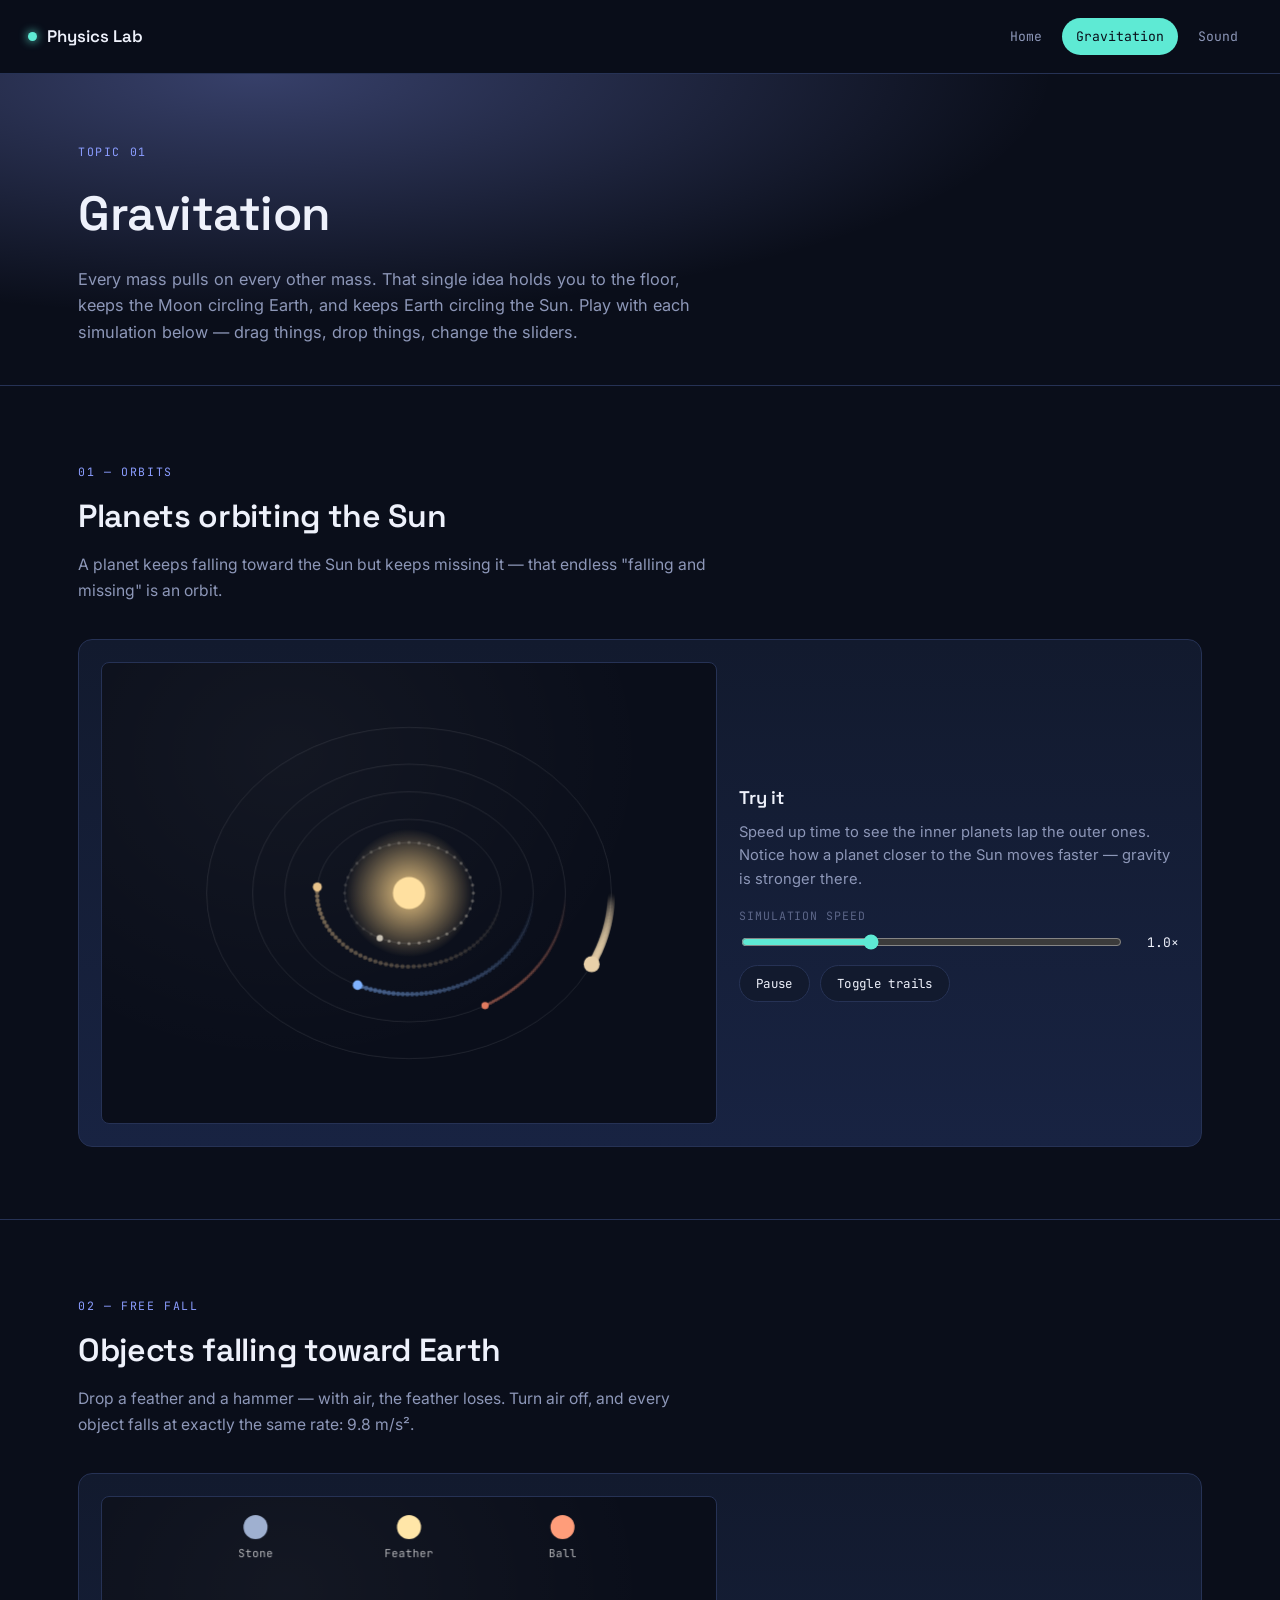
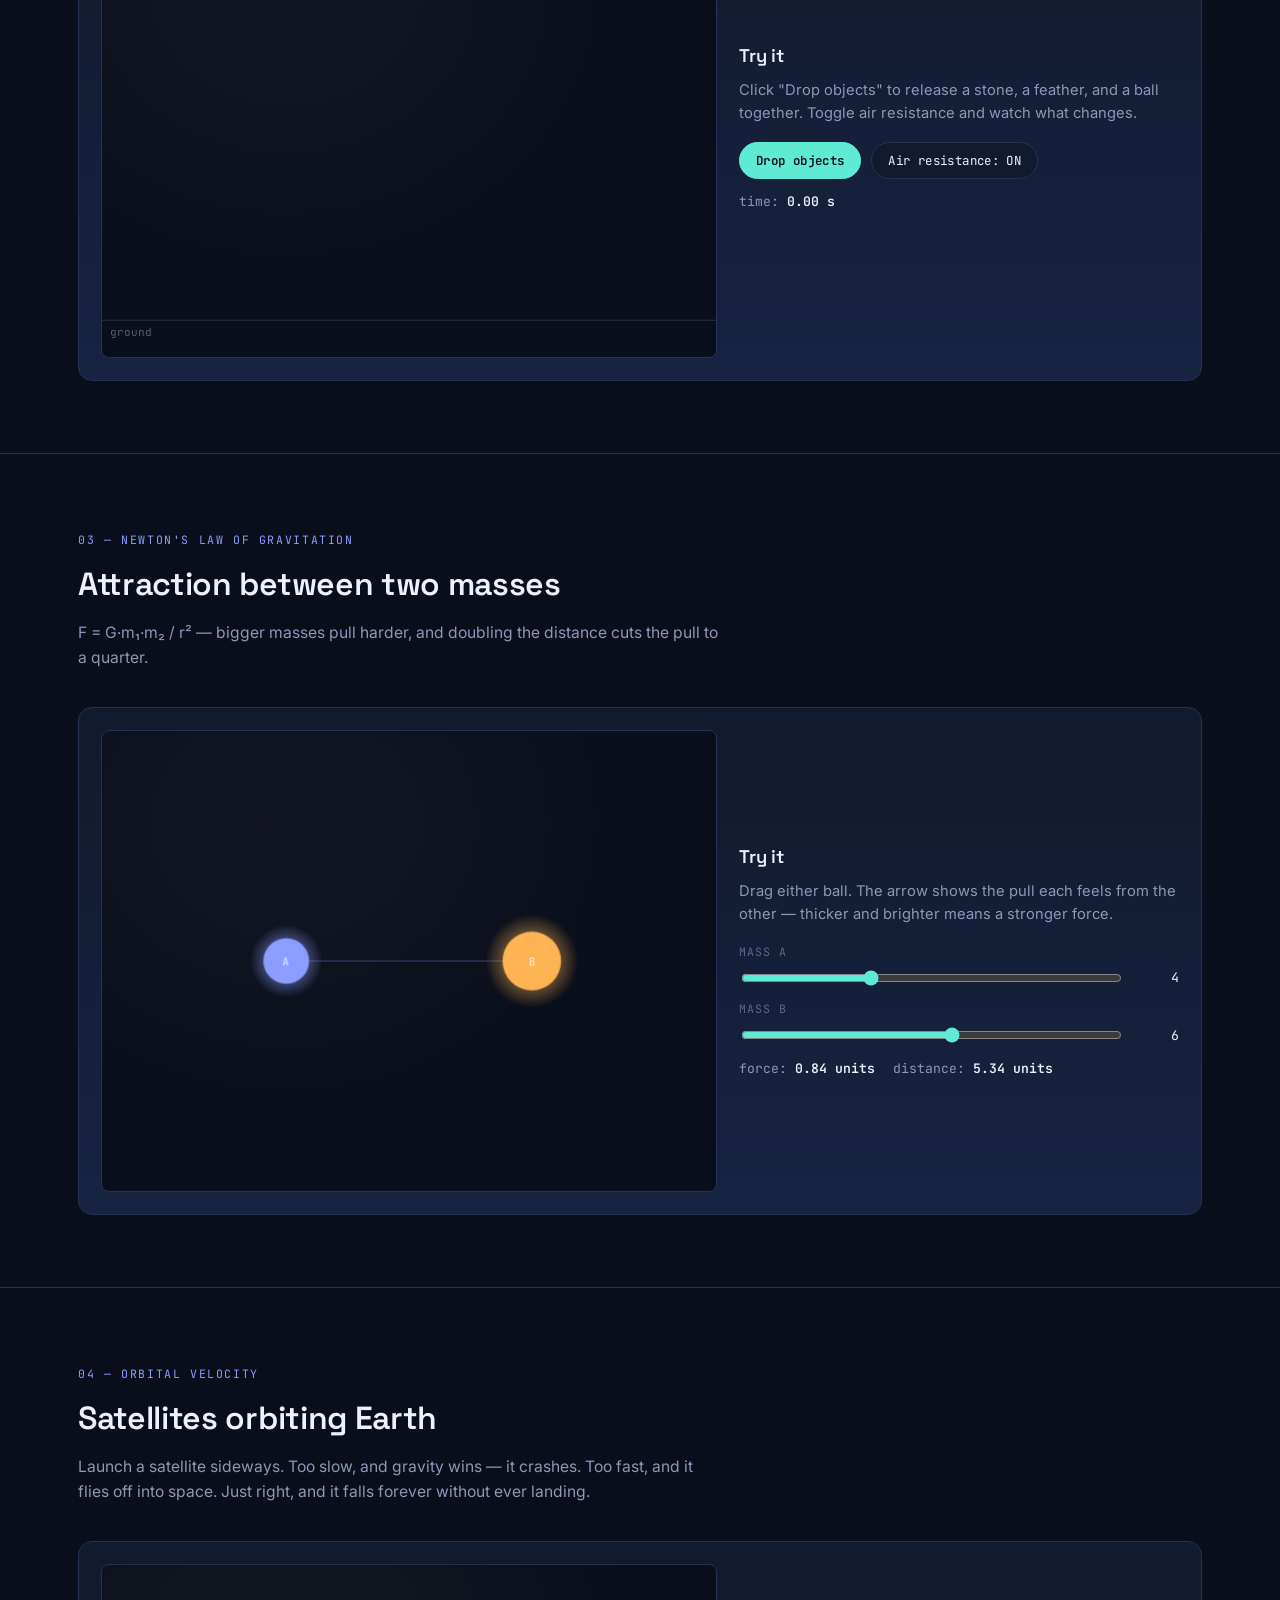
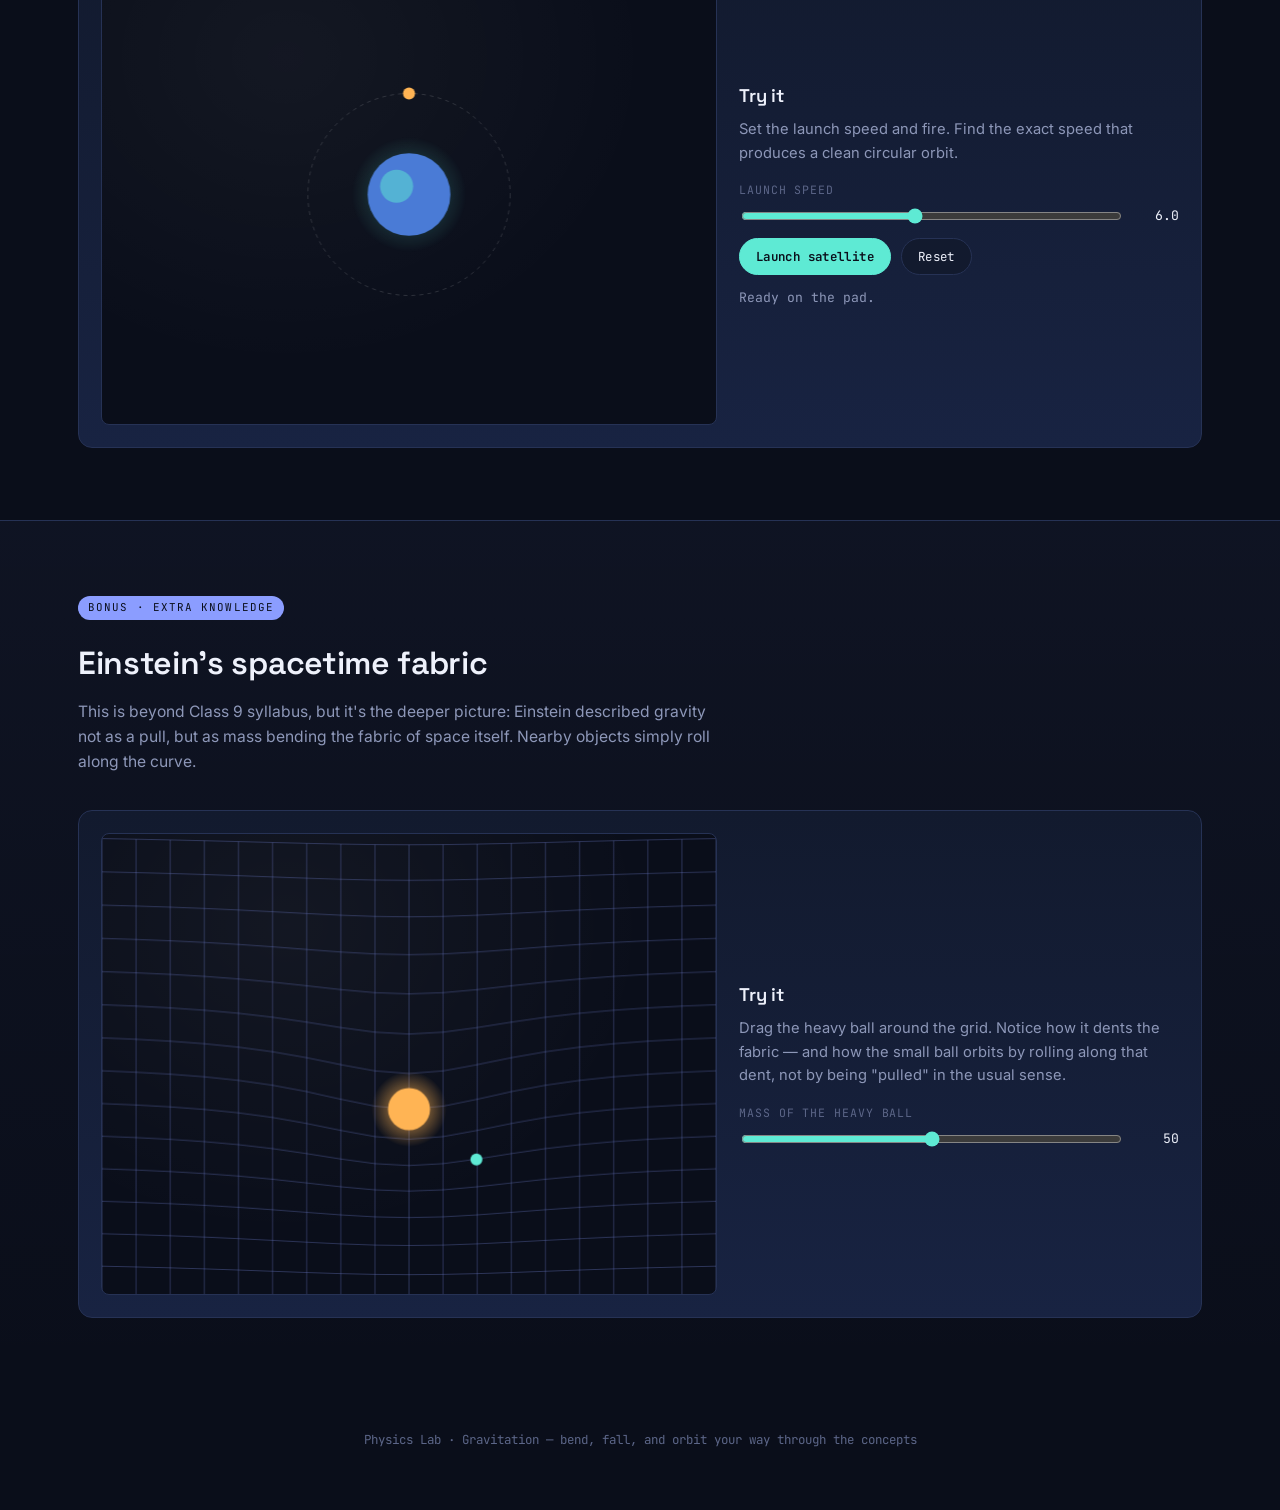
==== gravitation.html @ ab8f4ac3 "Add files via upload" ====
<!DOCTYPE html>
<html lang="en">
<head>
<meta charset="UTF-8">
<meta name="viewport" content="width=device-width, initial-scale=1.0">
<title>Gravitation · Physics Lab</title>
<link rel="preconnect" href="https://fonts.googleapis.com">
<link href="https://fonts.googleapis.com/css2?family=Space+Grotesk:wght@500;600;700&family=Inter:wght@400;500;600&family=JetBrains+Mono:wght@400;500&display=swap" rel="stylesheet">
<link rel="stylesheet" href="styles.css">
<style>
  .topic-hero {
    padding: 64px 0 40px;
    border-bottom: 1px solid var(--line);
    background: radial-gradient(ellipse at 20% 0%, var(--gravity-glow), transparent 55%);
  }
  .topic-hero .eyebrow { color: var(--gravity); }
  .topic-hero h1 {
    font-size: clamp(2rem, 4.4vw, 3rem);
    margin: 12px 0 14px;
  }
  .topic-hero p {
    max-width: 620px;
    color: var(--text-muted);
    font-size: 1.02rem;
  }
  .section-head span.eyebrow { color: var(--gravity); }
  .demo .stage { cursor: grab; }
  .demo .stage.grabbing { cursor: grabbing; }
  .bonus-section {
    background: linear-gradient(180deg, rgba(139,157,255,0.04), transparent);
  }
  .bonus-tag { background: var(--gravity); }
</style>
</head>
<body>

<header class="topnav">
  <div class="brand"><span class="dot"></span> Physics&nbsp;Lab</div>
  <nav>
    <a href="index.html">Home</a>
    <a href="gravitation.html" class="active">Gravitation</a>
    <a href="sound.html">Sound</a>
  </nav>
</header>

<section class="topic-hero">
  <div class="wrap">
    <span class="eyebrow">Topic 01</span>
    <h1>Gravitation</h1>
    <p>Every mass pulls on every other mass. That single idea holds you to the floor, keeps the Moon circling Earth, and keeps Earth circling the Sun. Play with each simulation below — drag things, drop things, change the sliders.</p>
  </div>
</section>

<!-- 1. Orbiting planets -->
<section class="section">
  <div class="wrap">
    <div class="section-head">
      <span class="eyebrow">01 — Orbits</span>
      <h2>Planets orbiting the Sun</h2>
      <p>A planet keeps falling toward the Sun but keeps missing it — that endless "falling and missing" is an orbit.</p>
    </div>
    <div class="demo">
      <div class="stage"><canvas id="c-orbit"></canvas></div>
      <div class="info">
        <h3>Try it</h3>
        <p>Speed up time to see the inner planets lap the outer ones. Notice how a planet closer to the Sun moves faster — gravity is stronger there.</p>
        <div class="controls">
          <div>
            <label>Simulation speed</label>
            <div class="row">
              <input type="range" id="orbit-speed" min="0" max="3" step="0.05" value="1">
              <span class="val" id="orbit-speed-val">1.0×</span>
            </div>
          </div>
          <div class="row">
            <button class="btn" id="orbit-pause">Pause</button>
            <button class="btn" id="orbit-trails">Toggle trails</button>
          </div>
        </div>
      </div>
    </div>
  </div>
</section>

<!-- 2. Falling objects -->
<section class="section">
  <div class="wrap">
    <div class="section-head">
      <span class="eyebrow">02 — Free fall</span>
      <h2>Objects falling toward Earth</h2>
      <p>Drop a feather and a hammer — with air, the feather loses. Turn air off, and every object falls at exactly the same rate: 9.8 m/s².</p>
    </div>
    <div class="demo">
      <div class="stage"><canvas id="c-fall"></canvas></div>
      <div class="info">
        <h3>Try it</h3>
        <p>Click "Drop objects" to release a stone, a feather, and a ball together. Toggle air resistance and watch what changes.</p>
        <div class="controls">
          <div class="row">
            <button class="btn primary" id="fall-drop">Drop objects</button>
            <button class="btn" id="fall-air">Air resistance: ON</button>
          </div>
          <div class="readout" id="fall-readout">
            <span>time: <b>0.00 s</b></span>
          </div>
        </div>
      </div>
    </div>
  </div>
</section>

<!-- 3. Attraction between two masses -->
<section class="section">
  <div class="wrap">
    <div class="section-head">
      <span class="eyebrow">03 — Newton's law of gravitation</span>
      <h2>Attraction between two masses</h2>
      <p>F = G·m₁·m₂ / r² — bigger masses pull harder, and doubling the distance cuts the pull to a quarter.</p>
    </div>
    <div class="demo">
      <div class="stage"><canvas id="c-masses"></canvas></div>
      <div class="info">
        <h3>Try it</h3>
        <p>Drag either ball. The arrow shows the pull each feels from the other — thicker and brighter means a stronger force.</p>
        <div class="controls">
          <div>
            <label>Mass A</label>
            <div class="row"><input type="range" id="mA" min="1" max="10" step="0.5" value="4"><span class="val" id="mA-val">4</span></div>
          </div>
          <div>
            <label>Mass B</label>
            <div class="row"><input type="range" id="mB" min="1" max="10" step="0.5" value="6"><span class="val" id="mB-val">6</span></div>
          </div>
          <div class="readout" id="masses-readout">
            <span>force: <b>—</b></span>
            <span>distance: <b>—</b></span>
          </div>
        </div>
      </div>
    </div>
  </div>
</section>

<!-- 4. Satellites -->
<section class="section">
  <div class="wrap">
    <div class="section-head">
      <span class="eyebrow">04 — Orbital velocity</span>
      <h2>Satellites orbiting Earth</h2>
      <p>Launch a satellite sideways. Too slow, and gravity wins — it crashes. Too fast, and it flies off into space. Just right, and it falls forever without ever landing.</p>
    </div>
    <div class="demo">
      <div class="stage"><canvas id="c-sat"></canvas></div>
      <div class="info">
        <h3>Try it</h3>
        <p>Set the launch speed and fire. Find the exact speed that produces a clean circular orbit.</p>
        <div class="controls">
          <div>
            <label>Launch speed</label>
            <div class="row"><input type="range" id="sat-speed" min="1" max="12" step="0.1" value="6"><span class="val" id="sat-speed-val">6.0</span></div>
          </div>
          <div class="row">
            <button class="btn primary" id="sat-launch">Launch satellite</button>
            <button class="btn" id="sat-reset">Reset</button>
          </div>
          <div class="readout" id="sat-readout"><span id="sat-status">Ready on the pad.</span></div>
        </div>
      </div>
    </div>
  </div>
</section>

<!-- 5. Bonus: spacetime fabric -->
<section class="section bonus-section">
  <div class="wrap">
    <div class="section-head">
      <span class="bonus-tag">Bonus · Extra knowledge</span>
      <h2>Einstein's spacetime fabric</h2>
      <p>This is beyond Class 9 syllabus, but it's the deeper picture: Einstein described gravity not as a pull, but as mass bending the fabric of space itself. Nearby objects simply roll along the curve.</p>
    </div>
    <div class="demo">
      <div class="stage"><canvas id="c-fabric"></canvas></div>
      <div class="info">
        <h3>Try it</h3>
        <p>Drag the heavy ball around the grid. Notice how it dents the fabric — and how the small ball orbits by rolling along that dent, not by being "pulled" in the usual sense.</p>
        <div class="controls">
          <div>
            <label>Mass of the heavy ball</label>
            <div class="row"><input type="range" id="fabric-mass" min="20" max="80" step="1" value="50"><span class="val" id="fabric-mass-val">50</span></div>
          </div>
        </div>
      </div>
    </div>
  </div>
</section>

<footer>Physics Lab · Gravitation — bend, fall, and orbit your way through the concepts</footer>

<script src="gravitation.js"></script>
</body>
</html>
---- styles.css ----
/* ==========================================================================
   Class 9 Physics Exhibit — shared design tokens & base styles
   ========================================================================== */

:root {
  /* Color */
  --bg-deep:      #0a0e1a;
  --bg-panel:     #121a2e;
  --bg-panel-2:   #182342;
  --line:         #263255;
  --text-primary: #eef1fb;
  --text-muted:   #8d97b8;
  --text-faint:   #5c6688;

  --gravity:      #8b9dff;
  --gravity-dim:  #3d4a8a;
  --gravity-glow: rgba(139, 157, 255, 0.35);

  --sound:        #ffb454;
  --sound-dim:    #8a6534;
  --sound-glow:   rgba(255, 180, 84, 0.35);

  --teal:         #5eead4;
  --danger:       #ff6b6b;

  /* Type */
  --font-display: 'Space Grotesk', sans-serif;
  --font-body:    'Inter', sans-serif;
  --font-mono:    'JetBrains Mono', monospace;

  /* Layout */
  --max-w: 1180px;
  --radius: 14px;
  --radius-sm: 8px;
}

* { box-sizing: border-box; }

html {
  scroll-behavior: smooth;
}

@media (prefers-reduced-motion: reduce) {
  html { scroll-behavior: auto; }
  * { animation-duration: 0.001ms !important; animation-iteration-count: 1 !important; transition-duration: 0.001ms !important; }
}

body {
  margin: 0;
  background: var(--bg-deep);
  color: var(--text-primary);
  font-family: var(--font-body);
  line-height: 1.6;
  -webkit-font-smoothing: antialiased;
}

h1, h2, h3, h4 {
  font-family: var(--font-display);
  font-weight: 600;
  letter-spacing: -0.01em;
  margin: 0;
}

p { margin: 0; }

a { color: inherit; text-decoration: none; }

img, canvas, svg { display: block; max-width: 100%; }

button {
  font-family: inherit;
  cursor: pointer;
}

::selection {
  background: var(--teal);
  color: var(--bg-deep);
}

:focus-visible {
  outline: 2px solid var(--teal);
  outline-offset: 3px;
  border-radius: 4px;
}

/* ---------- Layout helpers ---------- */

.wrap {
  max-width: var(--max-w);
  margin: 0 auto;
  padding: 0 28px;
}

.eyebrow {
  font-family: var(--font-mono);
  font-size: 0.72rem;
  letter-spacing: 0.14em;
  text-transform: uppercase;
  color: var(--text-faint);
}

/* ---------- Top nav ---------- */

.topnav {
  position: sticky;
  top: 0;
  z-index: 50;
  display: flex;
  align-items: center;
  justify-content: space-between;
  padding: 18px 28px;
  background: rgba(10, 14, 26, 0.75);
  backdrop-filter: blur(10px);
  border-bottom: 1px solid var(--line);
}

.topnav .brand {
  font-family: var(--font-display);
  font-size: 1.05rem;
  font-weight: 600;
  display: flex;
  align-items: center;
  gap: 10px;
}

.topnav .brand .dot {
  width: 9px; height: 9px; border-radius: 50%;
  background: var(--teal);
  box-shadow: 0 0 10px var(--teal);
}

.topnav nav {
  display: flex;
  gap: 6px;
  font-family: var(--font-mono);
  font-size: 0.82rem;
}

.topnav nav a {
  padding: 8px 14px;
  border-radius: 999px;
  color: var(--text-muted);
  transition: color .2s, background .2s;
}

.topnav nav a:hover { color: var(--text-primary); background: var(--bg-panel); }
.topnav nav a.active { color: var(--bg-deep); background: var(--teal); }

/* ---------- Section spacing ---------- */

.section {
  padding: 72px 0;
  border-bottom: 1px solid var(--line);
}

.section:last-of-type { border-bottom: none; }

.section-head {
  max-width: 640px;
  margin: 0 0 36px;
}

.section-head h2 {
  font-size: clamp(1.5rem, 3vw, 2rem);
  margin: 8px 0 10px;
}

.section-head p {
  color: var(--text-muted);
  font-size: 0.98rem;
}

/* ---------- Demo panel (shared shell for every animation) ---------- */

.demo {
  background: linear-gradient(180deg, var(--bg-panel), var(--bg-panel-2));
  border: 1px solid var(--line);
  border-radius: var(--radius);
  padding: 22px;
  display: grid;
  grid-template-columns: 1.4fr 1fr;
  gap: 22px;
  align-items: center;
}

@media (max-width: 820px) {
  .demo { grid-template-columns: 1fr; }
}

.demo .stage {
  position: relative;
  background: radial-gradient(ellipse at 30% 20%, rgba(255,255,255,0.04), transparent 60%), var(--bg-deep);
  border-radius: var(--radius-sm);
  border: 1px solid var(--line);
  overflow: hidden;
  aspect-ratio: 4 / 3;
}

.demo .stage canvas { width: 100%; height: 100%; display: block; }

.demo .info h3 {
  font-size: 1.15rem;
  margin-bottom: 8px;
}

.demo .info p {
  color: var(--text-muted);
  font-size: 0.92rem;
}

.demo .controls {
  margin-top: 16px;
  display: flex;
  flex-direction: column;
  gap: 12px;
}

.demo .controls label {
  display: block;
  font-family: var(--font-mono);
  font-size: 0.72rem;
  color: var(--text-faint);
  text-transform: uppercase;
  letter-spacing: 0.08em;
  margin-bottom: 6px;
}

.demo .controls .row {
  display: flex;
  align-items: center;
  gap: 10px;
}

.demo .controls input[type="range"] {
  flex: 1;
  accent-color: var(--teal);
}

.demo .controls .val {
  font-family: var(--font-mono);
  font-size: 0.82rem;
  color: var(--text-primary);
  min-width: 3.4em;
  text-align: right;
}

.btn {
  font-family: var(--font-mono);
  font-size: 0.78rem;
  letter-spacing: 0.03em;
  padding: 9px 16px;
  border-radius: 999px;
  border: 1px solid var(--line);
  background: var(--bg-panel);
  color: var(--text-primary);
  transition: all .18s;
}

.btn:hover { border-color: var(--teal); color: var(--teal); }
.btn:active { transform: scale(0.97); }

.btn.primary {
  background: var(--teal);
  color: var(--bg-deep);
  border-color: var(--teal);
  font-weight: 600;
}
.btn.primary:hover { opacity: 0.88; color: var(--bg-deep); }

.readout {
  font-family: var(--font-mono);
  font-size: 0.82rem;
  color: var(--text-muted);
  display: flex;
  gap: 18px;
  flex-wrap: wrap;
}
.readout b { color: var(--text-primary); font-weight: 600; }

.bonus-tag {
  display: inline-block;
  font-family: var(--font-mono);
  font-size: 0.68rem;
  letter-spacing: 0.1em;
  text-transform: uppercase;
  color: var(--bg-deep);
  background: var(--teal);
  padding: 3px 10px;
  border-radius: 999px;
  margin-bottom: 10px;
}

footer {
  padding: 40px 28px 60px;
  text-align: center;
  color: var(--text-faint);
  font-family: var(--font-mono);
  font-size: 0.78rem;
}
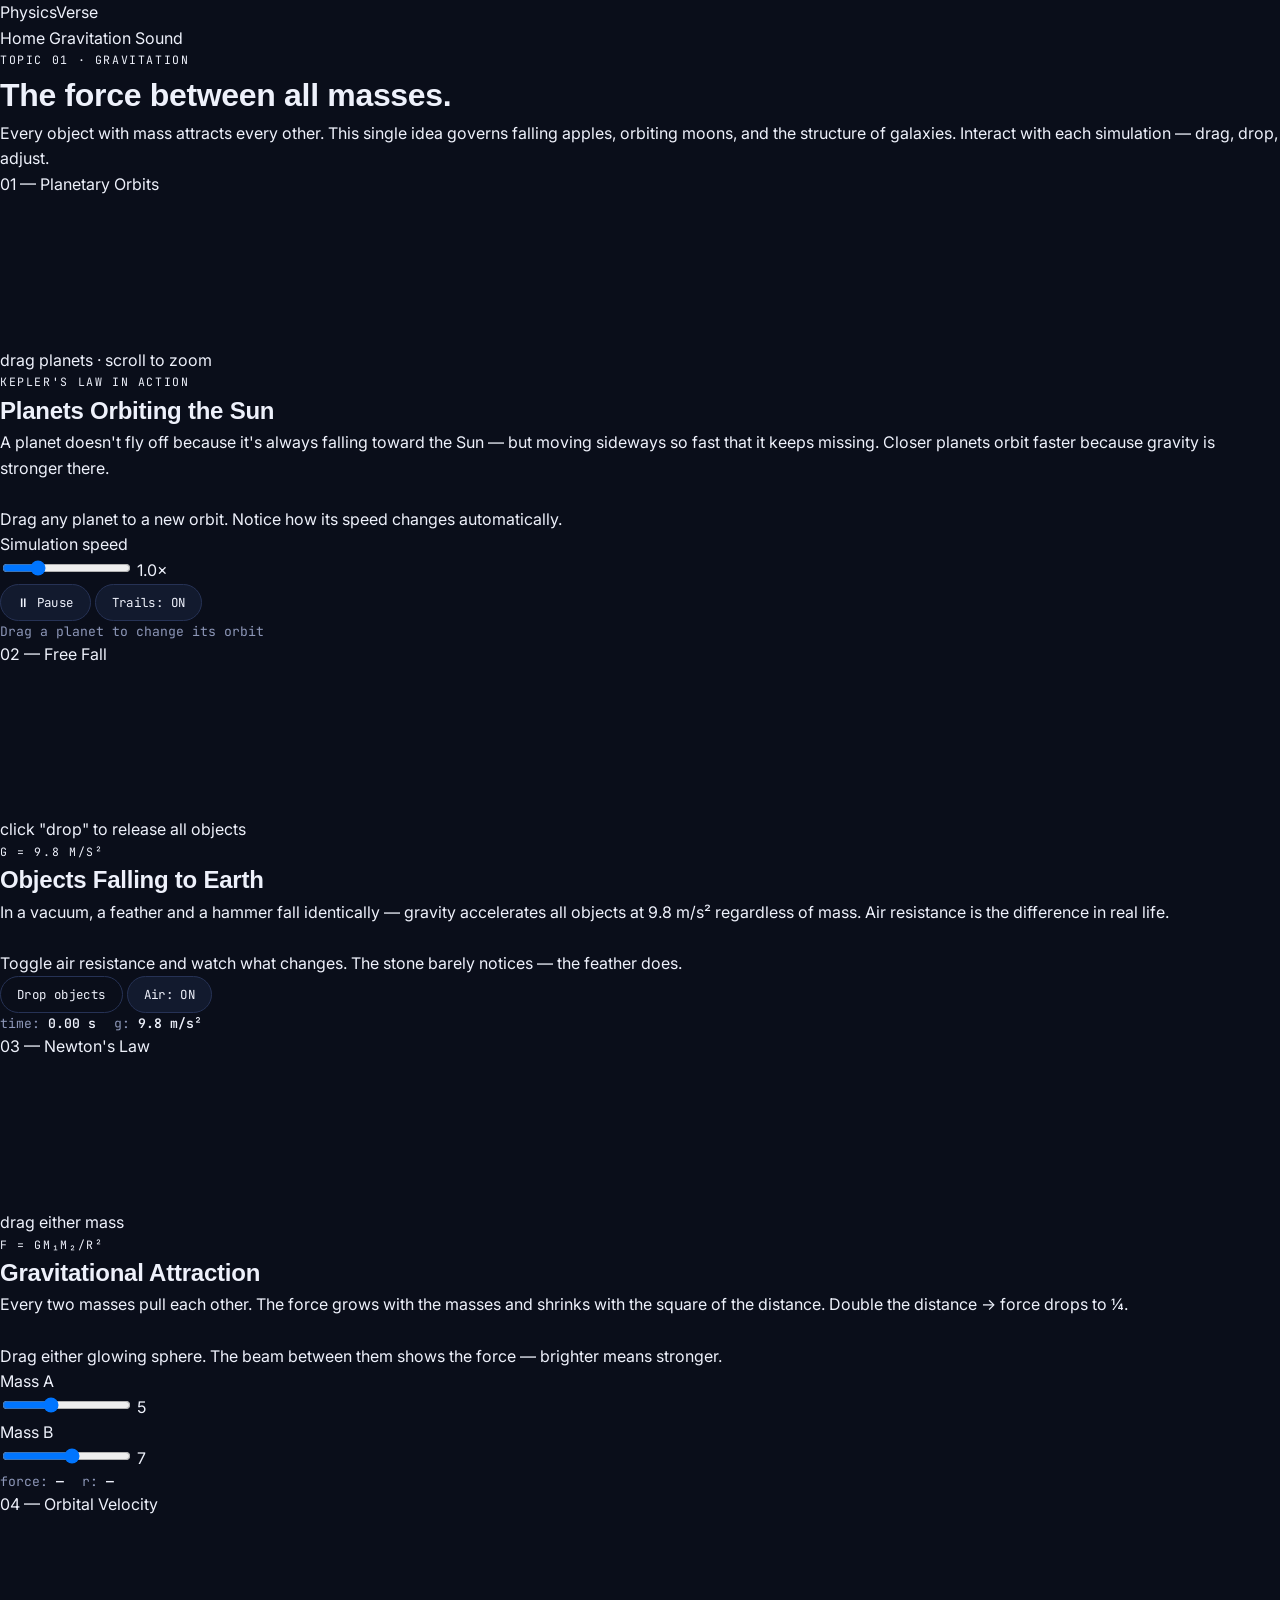
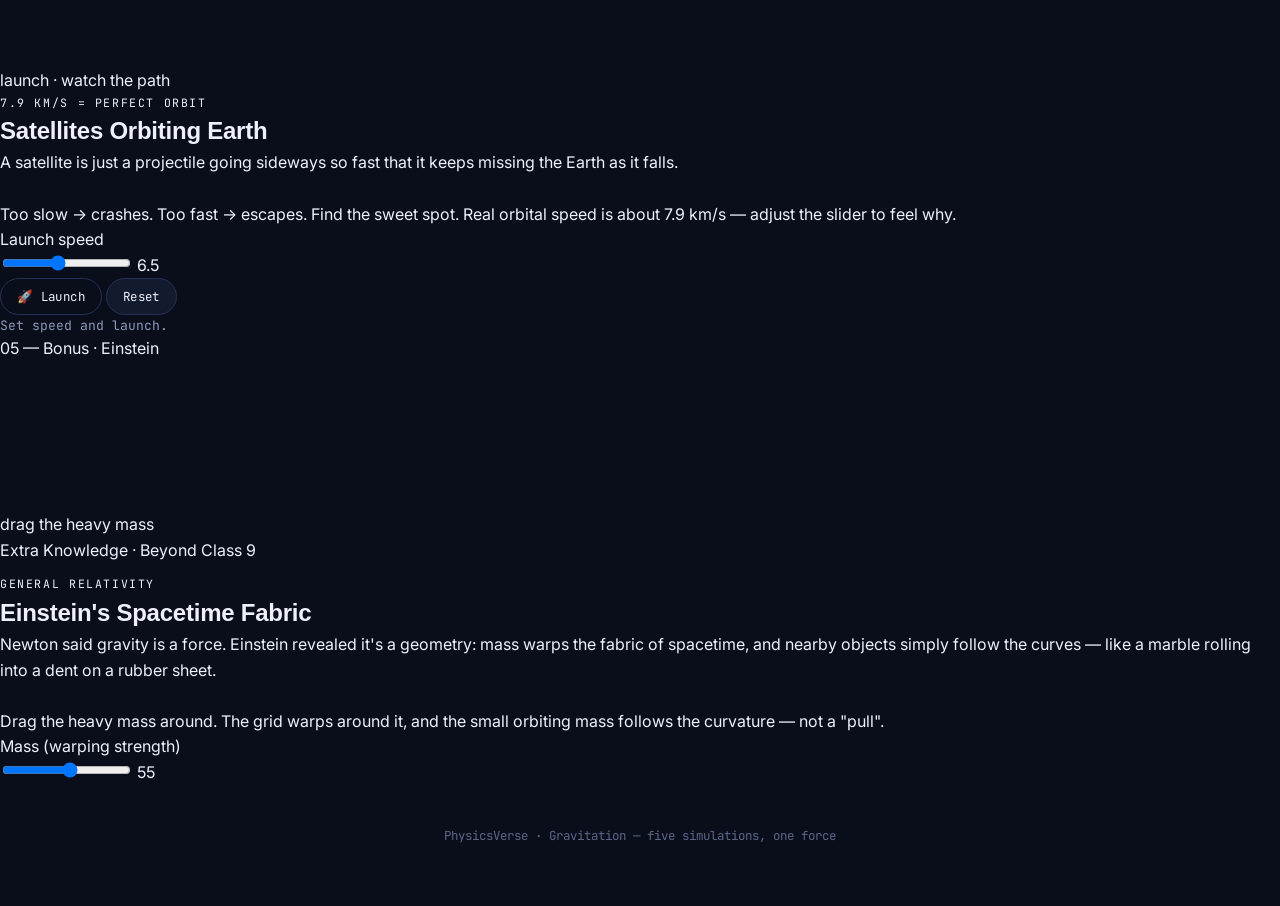
==== commit 24e6d8ec: "gravitation.html" ====
--- a/gravitation.html
+++ b/gravitation.html
@@ -3,78 +3,176 @@
 <head>
 <meta charset="UTF-8">
 <meta name="viewport" content="width=device-width, initial-scale=1.0">
-<title>Gravitation · Physics Lab</title>
+<title>Gravitation · PhysicsVerse</title>
 <link rel="preconnect" href="https://fonts.googleapis.com">
-<link href="https://fonts.googleapis.com/css2?family=Space+Grotesk:wght@500;600;700&family=Inter:wght@400;500;600&family=JetBrains+Mono:wght@400;500&display=swap" rel="stylesheet">
+<link href="https://fonts.googleapis.com/css2?family=Syne:wght@700;800&family=Inter:wght@400;500&family=JetBrains+Mono:wght@400;500&display=swap" rel="stylesheet">
 <link rel="stylesheet" href="styles.css">
 <style>
-  .topic-hero {
-    padding: 64px 0 40px;
-    border-bottom: 1px solid var(--line);
-    background: radial-gradient(ellipse at 20% 0%, var(--gravity-glow), transparent 55%);
-  }
-  .topic-hero .eyebrow { color: var(--gravity); }
-  .topic-hero h1 {
-    font-size: clamp(2rem, 4.4vw, 3rem);
-    margin: 12px 0 14px;
-  }
-  .topic-hero p {
-    max-width: 620px;
-    color: var(--text-muted);
-    font-size: 1.02rem;
-  }
-  .section-head span.eyebrow { color: var(--gravity); }
-  .demo .stage { cursor: grab; }
-  .demo .stage.grabbing { cursor: grabbing; }
-  .bonus-section {
-    background: linear-gradient(180deg, rgba(139,157,255,0.04), transparent);
-  }
-  .bonus-tag { background: var(--gravity); }
+.topic-hero .eyebrow { color: var(--aurora1); }
+.sim-panel .eyebrow { color: var(--aurora1); }
+.btn-primary { background: linear-gradient(135deg, var(--aurora1), var(--aurora2)); }
 </style>
 </head>
 <body>
 
-<header class="topnav">
-  <div class="brand"><span class="dot"></span> Physics&nbsp;Lab</div>
-  <nav>
+<header class="nav">
+  <span class="nav-brand">PhysicsVerse</span>
+  <nav class="nav-links">
     <a href="index.html">Home</a>
     <a href="gravitation.html" class="active">Gravitation</a>
     <a href="sound.html">Sound</a>
   </nav>
 </header>
 
-<section class="topic-hero">
-  <div class="wrap">
-    <span class="eyebrow">Topic 01</span>
-    <h1>Gravitation</h1>
-    <p>Every mass pulls on every other mass. That single idea holds you to the floor, keeps the Moon circling Earth, and keeps Earth circling the Sun. Play with each simulation below — drag things, drop things, change the sliders.</p>
+<div class="topic-hero">
+  <p class="eyebrow">Topic 01 · Gravitation</p>
+  <h1>The force between all masses.</h1>
+  <p>Every object with mass attracts every other. This single idea governs falling apples, orbiting moons, and the structure of galaxies. Interact with each simulation — drag, drop, adjust.</p>
+</div>
+
+<!-- ══ SIM 1: Solar System Orbits ══ -->
+<section class="sim-section">
+  <span class="sim-label">01 — Planetary Orbits</span>
+  <div class="sim-split">
+    <div class="sim-stage" id="stage-orbit">
+      <canvas id="c-orbit"></canvas>
+      <div class="stage-hint">drag planets · scroll to zoom</div>
+    </div>
+    <div class="sim-panel">
+      <p class="eyebrow">Kepler's Law in action</p>
+      <h2>Planets Orbiting the Sun</h2>
+      <p class="desc">A planet doesn't fly off because it's always falling toward the Sun — but moving sideways so fast that it keeps missing. Closer planets orbit faster because gravity is stronger there. <br><br>Drag any planet to a new orbit. Notice how its speed changes automatically.</p>
+      <div class="controls">
+        <div>
+          <span class="ctrl-label">Simulation speed</span>
+          <div class="ctrl-row">
+            <input type="range" id="orbit-spd" min="0" max="4" step="0.1" value="1">
+            <span class="ctrl-val" id="orbit-spd-v">1.0×</span>
+          </div>
+        </div>
+        <div class="btn-row">
+          <button class="btn" id="orbit-pause">⏸ Pause</button>
+          <button class="btn" id="orbit-trails">Trails: ON</button>
+        </div>
+        <div class="readout" id="orbit-readout">
+          <span>Drag a planet to change its orbit</span>
+        </div>
+      </div>
+    </div>
   </div>
 </section>
 
-<!-- 1. Orbiting planets -->
-<section class="section">
-  <div class="wrap">
-    <div class="section-head">
-      <span class="eyebrow">01 — Orbits</span>
-      <h2>Planets orbiting the Sun</h2>
-      <p>A planet keeps falling toward the Sun but keeps missing it — that endless "falling and missing" is an orbit.</p>
+<!-- ══ SIM 2: Free Fall ══ -->
+<section class="sim-section">
+  <span class="sim-label">02 — Free Fall</span>
+  <div class="sim-split">
+    <div class="sim-stage" id="stage-fall">
+      <canvas id="c-fall"></canvas>
+      <div class="stage-hint">click "drop" to release all objects</div>
     </div>
-    <div class="demo">
-      <div class="stage"><canvas id="c-orbit"></canvas></div>
-      <div class="info">
-        <h3>Try it</h3>
-        <p>Speed up time to see the inner planets lap the outer ones. Notice how a planet closer to the Sun moves faster — gravity is stronger there.</p>
-        <div class="controls">
-          <div>
-            <label>Simulation speed</label>
-            <div class="row">
-              <input type="range" id="orbit-speed" min="0" max="3" step="0.05" value="1">
-              <span class="val" id="orbit-speed-val">1.0×</span>
-            </div>
+    <div class="sim-panel">
+      <p class="eyebrow">g = 9.8 m/s²</p>
+      <h2>Objects Falling to Earth</h2>
+      <p class="desc">In a vacuum, a feather and a hammer fall identically — gravity accelerates all objects at 9.8 m/s² regardless of mass. Air resistance is the difference in real life.<br><br>Toggle air resistance and watch what changes. The stone barely notices — the feather does.</p>
+      <div class="controls">
+        <div class="btn-row">
+          <button class="btn btn-primary" id="fall-drop">Drop objects</button>
+          <button class="btn" id="fall-air">Air: ON</button>
+        </div>
+        <div class="readout" id="fall-readout">
+          <span>time: <b id="fall-t">0.00 s</b></span>
+          <span>g: <b>9.8 m/s²</b></span>
+        </div>
+      </div>
+    </div>
+  </div>
+</section>
+
+<!-- ══ SIM 3: Two Masses ══ -->
+<section class="sim-section">
+  <span class="sim-label">03 — Newton's Law</span>
+  <div class="sim-split">
+    <div class="sim-stage" id="stage-masses">
+      <canvas id="c-masses"></canvas>
+      <div class="stage-hint">drag either mass</div>
+    </div>
+    <div class="sim-panel">
+      <p class="eyebrow">F = Gm₁m₂/r²</p>
+      <h2>Gravitational Attraction</h2>
+      <p class="desc">Every two masses pull each other. The force grows with the masses and shrinks with the square of the distance. Double the distance → force drops to ¼.<br><br>Drag either glowing sphere. The beam between them shows the force — brighter means stronger.</p>
+      <div class="controls">
+        <div>
+          <span class="ctrl-label">Mass A</span>
+          <div class="ctrl-row">
+            <input type="range" id="mA" min="1" max="12" step=".5" value="5">
+            <span class="ctrl-val" id="mA-v">5</span>
           </div>
-          <div class="row">
-            <button class="btn" id="orbit-pause">Pause</button>
-            <button class="btn" id="orbit-trails">Toggle trails</button>
+        </div>
+        <div>
+          <span class="ctrl-label">Mass B</span>
+          <div class="ctrl-row">
+            <input type="range" id="mB" min="1" max="12" step=".5" value="7">
+            <span class="ctrl-val" id="mB-v">7</span>
+          </div>
+        </div>
+        <div class="readout" id="masses-readout">
+          <span>force: <b id="m-force">—</b></span>
+          <span>r: <b id="m-dist">—</b></span>
+        </div>
+      </div>
+    </div>
+  </div>
+</section>
+
+<!-- ══ SIM 4: Satellite ══ -->
+<section class="sim-section">
+  <span class="sim-label">04 — Orbital Velocity</span>
+  <div class="sim-split">
+    <div class="sim-stage" id="stage-sat">
+      <canvas id="c-sat"></canvas>
+      <div class="stage-hint">launch · watch the path</div>
+    </div>
+    <div class="sim-panel">
+      <p class="eyebrow">7.9 km/s = perfect orbit</p>
+      <h2>Satellites Orbiting Earth</h2>
+      <p class="desc">A satellite is just a projectile going sideways so fast that it keeps missing the Earth as it falls.<br><br>Too slow → crashes. Too fast → escapes. Find the sweet spot. Real orbital speed is about 7.9 km/s — adjust the slider to feel why.</p>
+      <div class="controls">
+        <div>
+          <span class="ctrl-label">Launch speed</span>
+          <div class="ctrl-row">
+            <input type="range" id="sat-spd" min="1" max="14" step=".1" value="6.5">
+            <span class="ctrl-val" id="sat-spd-v">6.5</span>
+          </div>
+        </div>
+        <div class="btn-row">
+          <button class="btn btn-primary" id="sat-launch">🚀 Launch</button>
+          <button class="btn" id="sat-reset">Reset</button>
+        </div>
+        <div class="readout"><span id="sat-status">Set speed and launch.</span></div>
+      </div>
+    </div>
+  </div>
+</section>
+
+<!-- ══ SIM 5: Spacetime Fabric (BONUS) ══ -->
+<section class="sim-section">
+  <span class="sim-label">05 — Bonus · Einstein</span>
+  <div class="sim-split">
+    <div class="sim-stage" id="stage-fabric">
+      <canvas id="c-fabric"></canvas>
+      <div class="stage-hint">drag the heavy mass</div>
+    </div>
+    <div class="sim-panel">
+      <span class="bonus-badge">Extra Knowledge · Beyond Class 9</span>
+      <p class="eyebrow" style="margin-top:12px">General Relativity</p>
+      <h2>Einstein's Spacetime Fabric</h2>
+      <p class="desc">Newton said gravity is a force. Einstein revealed it's a geometry: mass warps the fabric of spacetime, and nearby objects simply follow the curves — like a marble rolling into a dent on a rubber sheet.<br><br>Drag the heavy mass around. The grid warps around it, and the small orbiting mass follows the curvature — not a "pull".</p>
+      <div class="controls">
+        <div>
+          <span class="ctrl-label">Mass (warping strength)</span>
+          <div class="ctrl-row">
+            <input type="range" id="fab-mass" min="15" max="90" step="1" value="55">
+            <span class="ctrl-val" id="fab-mass-v">55</span>
           </div>
         </div>
       </div>
@@ -82,119 +180,7 @@
   </div>
 </section>
 
-<!-- 2. Falling objects -->
-<section class="section">
-  <div class="wrap">
-    <div class="section-head">
-      <span class="eyebrow">02 — Free fall</span>
-      <h2>Objects falling toward Earth</h2>
-      <p>Drop a feather and a hammer — with air, the feather loses. Turn air off, and every object falls at exactly the same rate: 9.8 m/s².</p>
-    </div>
-    <div class="demo">
-      <div class="stage"><canvas id="c-fall"></canvas></div>
-      <div class="info">
-        <h3>Try it</h3>
-        <p>Click "Drop objects" to release a stone, a feather, and a ball together. Toggle air resistance and watch what changes.</p>
-        <div class="controls">
-          <div class="row">
-            <button class="btn primary" id="fall-drop">Drop objects</button>
-            <button class="btn" id="fall-air">Air resistance: ON</button>
-          </div>
-          <div class="readout" id="fall-readout">
-            <span>time: <b>0.00 s</b></span>
-          </div>
-        </div>
-      </div>
-    </div>
-  </div>
-</section>
-
-<!-- 3. Attraction between two masses -->
-<section class="section">
-  <div class="wrap">
-    <div class="section-head">
-      <span class="eyebrow">03 — Newton's law of gravitation</span>
-      <h2>Attraction between two masses</h2>
-      <p>F = G·m₁·m₂ / r² — bigger masses pull harder, and doubling the distance cuts the pull to a quarter.</p>
-    </div>
-    <div class="demo">
-      <div class="stage"><canvas id="c-masses"></canvas></div>
-      <div class="info">
-        <h3>Try it</h3>
-        <p>Drag either ball. The arrow shows the pull each feels from the other — thicker and brighter means a stronger force.</p>
-        <div class="controls">
-          <div>
-            <label>Mass A</label>
-            <div class="row"><input type="range" id="mA" min="1" max="10" step="0.5" value="4"><span class="val" id="mA-val">4</span></div>
-          </div>
-          <div>
-            <label>Mass B</label>
-            <div class="row"><input type="range" id="mB" min="1" max="10" step="0.5" value="6"><span class="val" id="mB-val">6</span></div>
-          </div>
-          <div class="readout" id="masses-readout">
-            <span>force: <b>—</b></span>
-            <span>distance: <b>—</b></span>
-          </div>
-        </div>
-      </div>
-    </div>
-  </div>
-</section>
-
-<!-- 4. Satellites -->
-<section class="section">
-  <div class="wrap">
-    <div class="section-head">
-      <span class="eyebrow">04 — Orbital velocity</span>
-      <h2>Satellites orbiting Earth</h2>
-      <p>Launch a satellite sideways. Too slow, and gravity wins — it crashes. Too fast, and it flies off into space. Just right, and it falls forever without ever landing.</p>
-    </div>
-    <div class="demo">
-      <div class="stage"><canvas id="c-sat"></canvas></div>
-      <div class="info">
-        <h3>Try it</h3>
-        <p>Set the launch speed and fire. Find the exact speed that produces a clean circular orbit.</p>
-        <div class="controls">
-          <div>
-            <label>Launch speed</label>
-            <div class="row"><input type="range" id="sat-speed" min="1" max="12" step="0.1" value="6"><span class="val" id="sat-speed-val">6.0</span></div>
-          </div>
-          <div class="row">
-            <button class="btn primary" id="sat-launch">Launch satellite</button>
-            <button class="btn" id="sat-reset">Reset</button>
-          </div>
-          <div class="readout" id="sat-readout"><span id="sat-status">Ready on the pad.</span></div>
-        </div>
-      </div>
-    </div>
-  </div>
-</section>
-
-<!-- 5. Bonus: spacetime fabric -->
-<section class="section bonus-section">
-  <div class="wrap">
-    <div class="section-head">
-      <span class="bonus-tag">Bonus · Extra knowledge</span>
-      <h2>Einstein's spacetime fabric</h2>
-      <p>This is beyond Class 9 syllabus, but it's the deeper picture: Einstein described gravity not as a pull, but as mass bending the fabric of space itself. Nearby objects simply roll along the curve.</p>
-    </div>
-    <div class="demo">
-      <div class="stage"><canvas id="c-fabric"></canvas></div>
-      <div class="info">
-        <h3>Try it</h3>
-        <p>Drag the heavy ball around the grid. Notice how it dents the fabric — and how the small ball orbits by rolling along that dent, not by being "pulled" in the usual sense.</p>
-        <div class="controls">
-          <div>
-            <label>Mass of the heavy ball</label>
-            <div class="row"><input type="range" id="fabric-mass" min="20" max="80" step="1" value="50"><span class="val" id="fabric-mass-val">50</span></div>
-          </div>
-        </div>
-      </div>
-    </div>
-  </div>
-</section>
-
-<footer>Physics Lab · Gravitation — bend, fall, and orbit your way through the concepts</footer>
+<footer>PhysicsVerse · Gravitation — five simulations, one force</footer>
 
 <script src="gravitation.js"></script>
 </body>
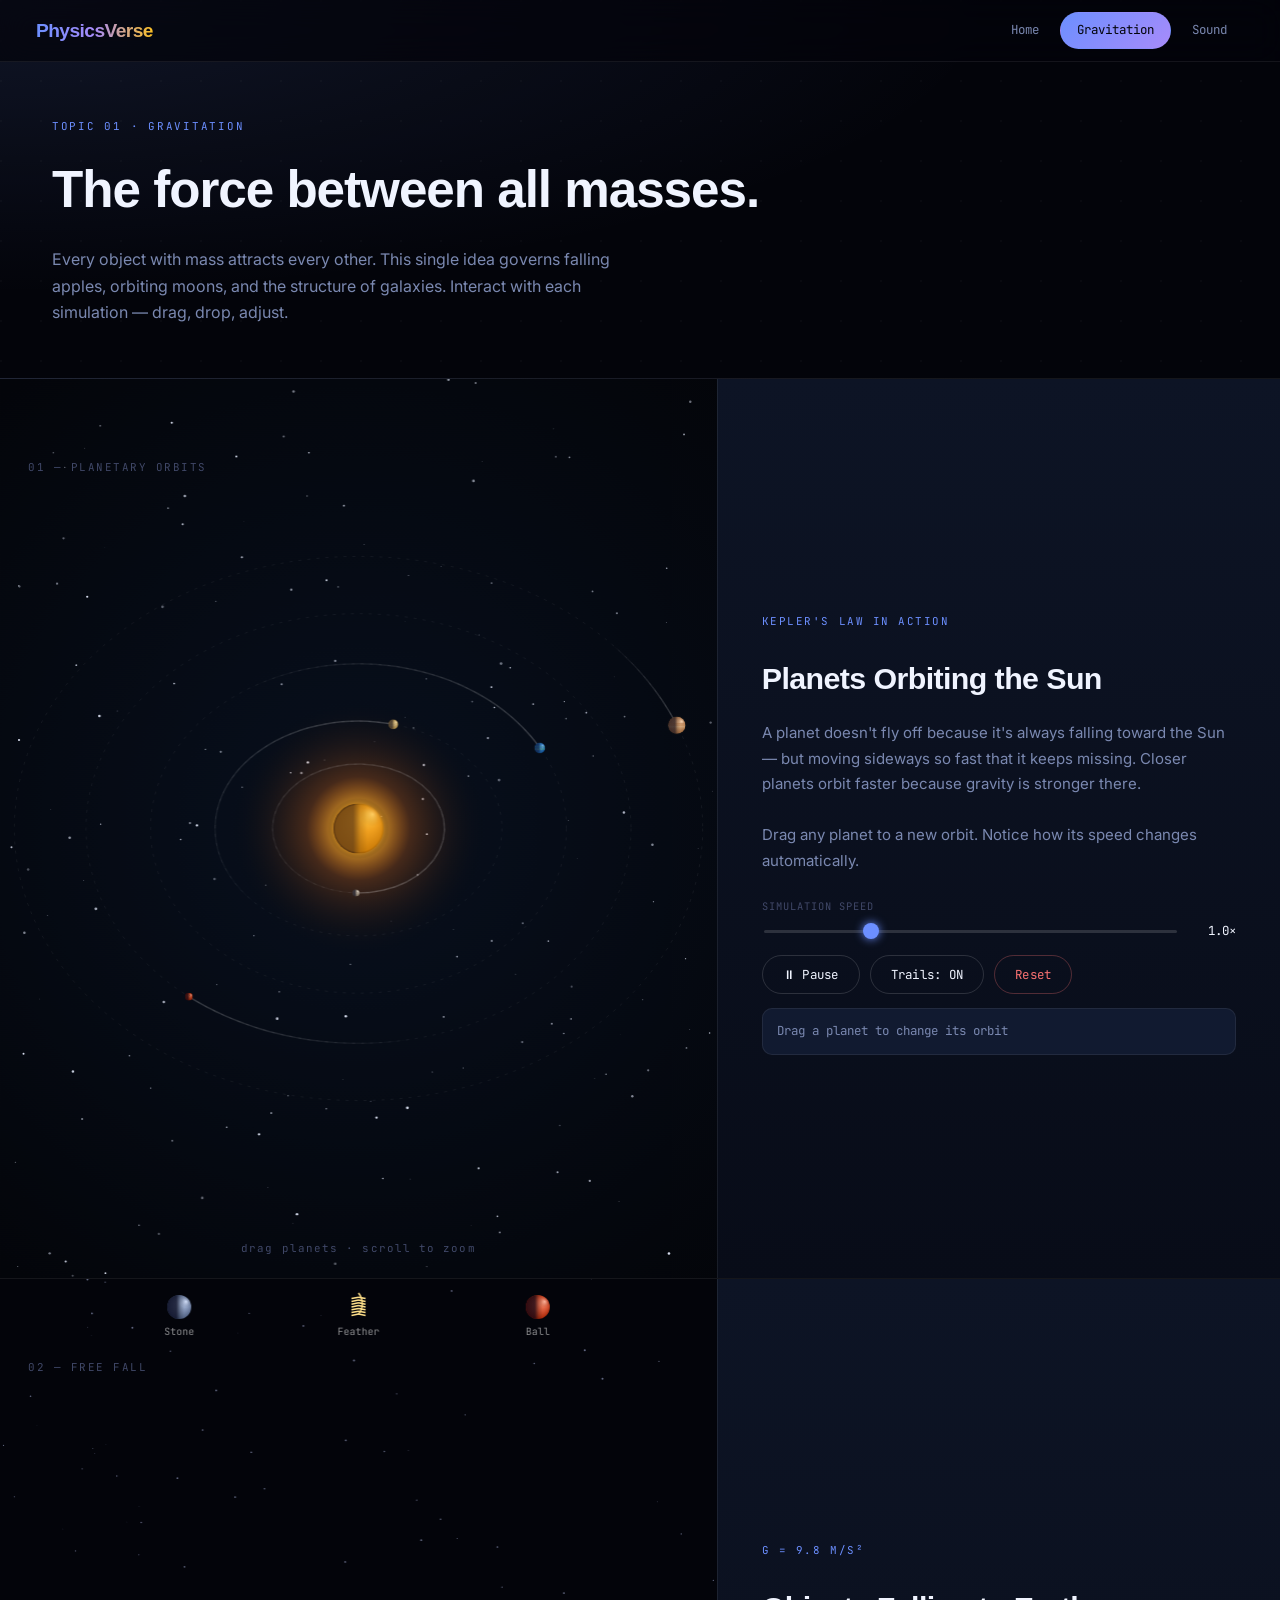
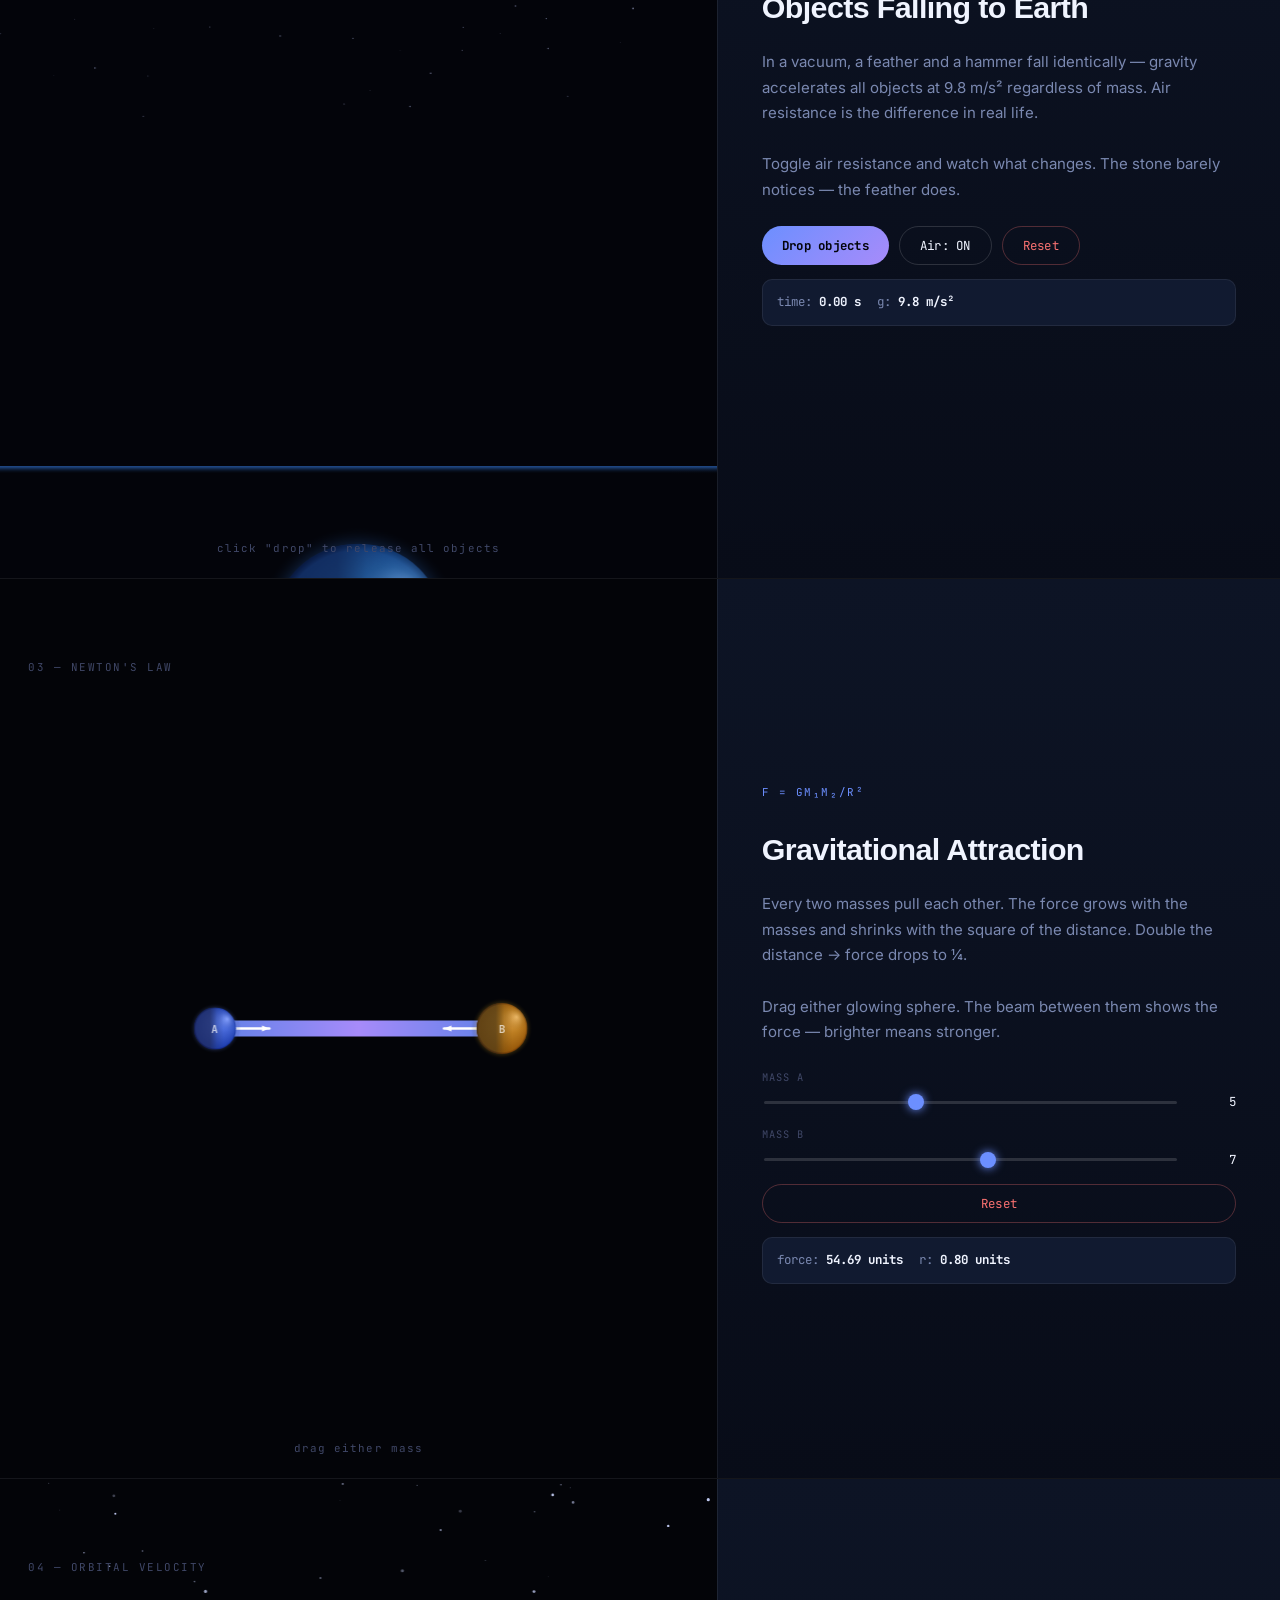
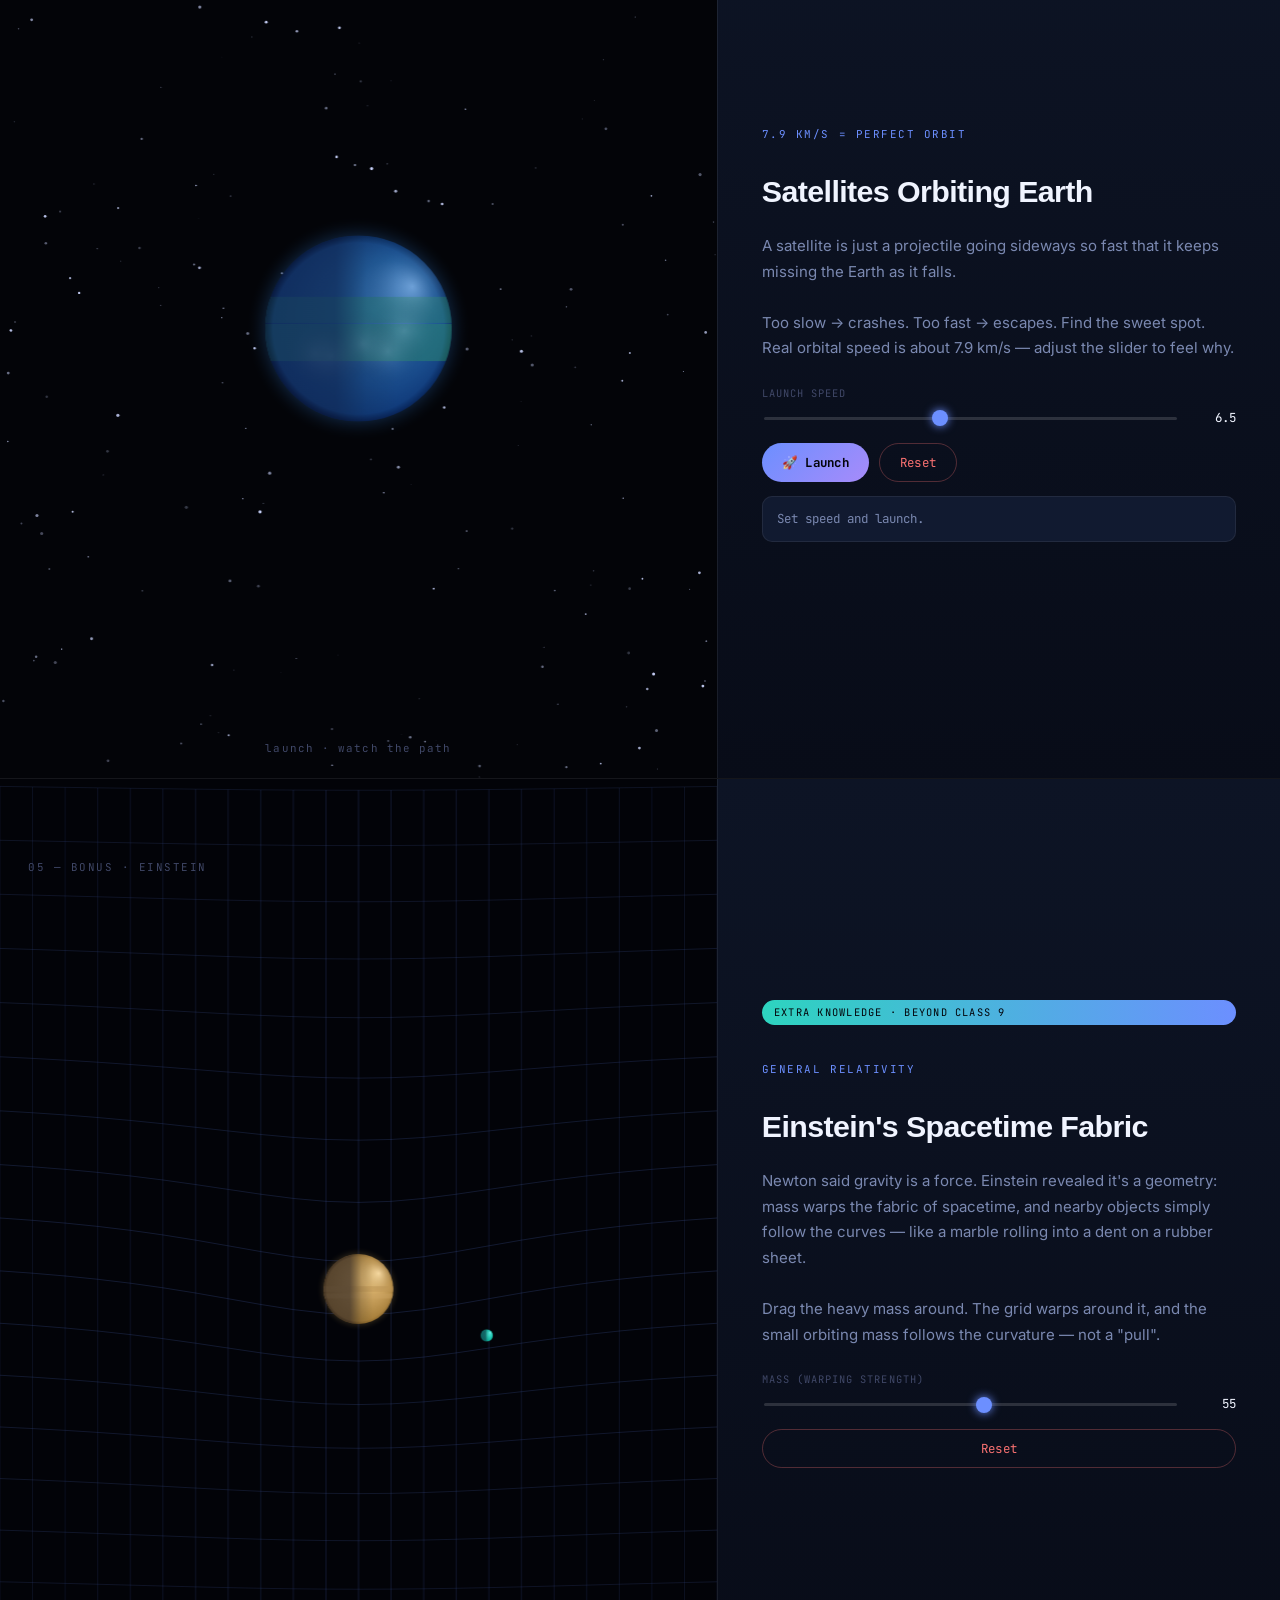
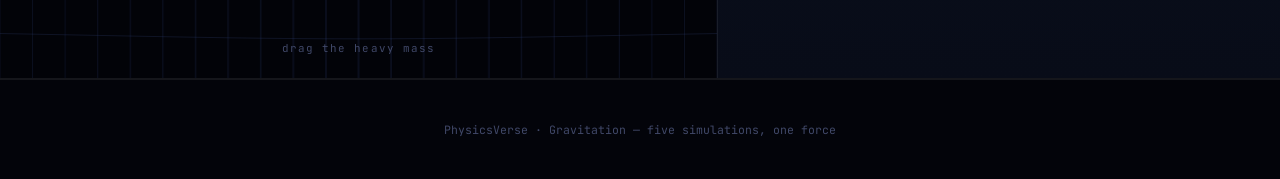
==== commit 34cc9398: "Updated sound.html" ====
--- a/gravitation.html
+++ b/gravitation.html
@@ -53,6 +53,7 @@
         <div class="btn-row">
           <button class="btn" id="orbit-pause">⏸ Pause</button>
           <button class="btn" id="orbit-trails">Trails: ON</button>
+          <button class="btn" id="orbit-reset">Reset</button>
         </div>
         <div class="readout" id="orbit-readout">
           <span>Drag a planet to change its orbit</span>
@@ -78,6 +79,7 @@
         <div class="btn-row">
           <button class="btn btn-primary" id="fall-drop">Drop objects</button>
           <button class="btn" id="fall-air">Air: ON</button>
+          <button class="btn" id="fall-reset">Reset</button>
         </div>
         <div class="readout" id="fall-readout">
           <span>time: <b id="fall-t">0.00 s</b></span>
@@ -115,6 +117,7 @@
             <span class="ctrl-val" id="mB-v">7</span>
           </div>
         </div>
+        <button class="btn" id="masses-reset">Reset</button>
         <div class="readout" id="masses-readout">
           <span>force: <b id="m-force">—</b></span>
           <span>r: <b id="m-dist">—</b></span>
@@ -175,6 +178,7 @@
             <span class="ctrl-val" id="fab-mass-v">55</span>
           </div>
         </div>
+        <button class="btn" id="fab-reset">Reset</button>
       </div>
     </div>
   </div>
--- a/styles.css
+++ b/styles.css
@@ -1,299 +1,431 @@
-/* ==========================================================================
-   Class 9 Physics Exhibit — shared design tokens & base styles
-   ========================================================================== */
+/* ============================================================
+   PhysicsVerse — Cosmic Design System
+   ============================================================ */
 
 :root {
-  /* Color */
-  --bg-deep:      #0a0e1a;
-  --bg-panel:     #121a2e;
-  --bg-panel-2:   #182342;
-  --line:         #263255;
-  --text-primary: #eef1fb;
-  --text-muted:   #8d97b8;
-  --text-faint:   #5c6688;
-
-  --gravity:      #8b9dff;
-  --gravity-dim:  #3d4a8a;
-  --gravity-glow: rgba(139, 157, 255, 0.35);
-
-  --sound:        #ffb454;
-  --sound-dim:    #8a6534;
-  --sound-glow:   rgba(255, 180, 84, 0.35);
-
-  --teal:         #5eead4;
-  --danger:       #ff6b6b;
-
-  /* Type */
-  --font-display: 'Space Grotesk', sans-serif;
+  --void:        #03040a;
+  --deep:        #080c18;
+  --panel:       #0d1425;
+  --panel2:      #111a30;
+  --border:      rgba(255,255,255,0.07);
+  --border-hi:   rgba(255,255,255,0.14);
+
+  --text:        #f0f4ff;
+  --muted:       #7a88b0;
+  --faint:       #404868;
+
+  --aurora1:     #6c8fff;
+  --aurora2:     #a78bfa;
+  --gold:        #fbbf24;
+  --teal:        #2dd4bf;
+  --coral:       #f87171;
+
+  --font-display: 'Syne', sans-serif;
   --font-body:    'Inter', sans-serif;
   --font-mono:    'JetBrains Mono', monospace;
 
-  /* Layout */
-  --max-w: 1180px;
-  --radius: 14px;
-  --radius-sm: 8px;
-}
-
-* { box-sizing: border-box; }
-
-html {
-  scroll-behavior: smooth;
-}
-
-@media (prefers-reduced-motion: reduce) {
-  html { scroll-behavior: auto; }
-  * { animation-duration: 0.001ms !important; animation-iteration-count: 1 !important; transition-duration: 0.001ms !important; }
-}
+  --nav-h: 62px;
+  --radius: 18px;
+  --radius-sm: 10px;
+}
+
+*, *::before, *::after { box-sizing: border-box; }
+
+html { scroll-behavior: smooth; }
 
 body {
   margin: 0;
-  background: var(--bg-deep);
-  color: var(--text-primary);
+  background: var(--void);
+  color: var(--text);
   font-family: var(--font-body);
-  line-height: 1.6;
+  line-height: 1.65;
   -webkit-font-smoothing: antialiased;
-}
-
-h1, h2, h3, h4 {
+  overflow-x: hidden;
+}
+
+h1,h2,h3,h4 {
   font-family: var(--font-display);
-  font-weight: 600;
-  letter-spacing: -0.01em;
+  font-weight: 700;
   margin: 0;
+  letter-spacing: -0.02em;
 }
 
 p { margin: 0; }
-
 a { color: inherit; text-decoration: none; }
-
-img, canvas, svg { display: block; max-width: 100%; }
-
-button {
-  font-family: inherit;
-  cursor: pointer;
-}
-
-::selection {
-  background: var(--teal);
-  color: var(--bg-deep);
-}
-
-:focus-visible {
-  outline: 2px solid var(--teal);
-  outline-offset: 3px;
-  border-radius: 4px;
-}
-
-/* ---------- Layout helpers ---------- */
-
-.wrap {
-  max-width: var(--max-w);
-  margin: 0 auto;
-  padding: 0 28px;
-}
-
-.eyebrow {
-  font-family: var(--font-mono);
-  font-size: 0.72rem;
-  letter-spacing: 0.14em;
-  text-transform: uppercase;
-  color: var(--text-faint);
-}
-
-/* ---------- Top nav ---------- */
-
-.topnav {
-  position: sticky;
-  top: 0;
-  z-index: 50;
+button { font-family: inherit; cursor: pointer; }
+canvas { display: block; }
+
+::selection { background: var(--aurora1); color: var(--void); }
+:focus-visible { outline: 2px solid var(--teal); outline-offset: 3px; border-radius: 4px; }
+
+/* ---- Nav ---- */
+.nav {
+  position: fixed;
+  top: 0; left: 0; right: 0;
+  height: var(--nav-h);
+  z-index: 100;
   display: flex;
   align-items: center;
   justify-content: space-between;
-  padding: 18px 28px;
-  background: rgba(10, 14, 26, 0.75);
-  backdrop-filter: blur(10px);
-  border-bottom: 1px solid var(--line);
-}
-
-.topnav .brand {
+  padding: 0 36px;
+  background: rgba(3,4,10,0.7);
+  backdrop-filter: blur(16px);
+  border-bottom: 1px solid var(--border);
+}
+
+.nav-brand {
   font-family: var(--font-display);
+  font-size: 1.2rem;
+  font-weight: 800;
+  letter-spacing: -0.03em;
+  background: linear-gradient(90deg, var(--aurora1), var(--aurora2), var(--gold));
+  -webkit-background-clip: text;
+  background-clip: text;
+  color: transparent;
+}
+
+.nav-links {
+  display: flex;
+  gap: 4px;
+}
+
+.nav-links a {
+  font-family: var(--font-mono);
+  font-size: 0.78rem;
+  padding: 7px 16px;
+  border-radius: 999px;
+  color: var(--muted);
+  transition: color .2s, background .2s;
+  border: 1px solid transparent;
+}
+.nav-links a:hover { color: var(--text); border-color: var(--border-hi); }
+.nav-links a.active {
+  color: var(--void);
+  background: linear-gradient(135deg, var(--aurora1), var(--aurora2));
+  border-color: transparent;
+}
+
+/* ---- Sim section: HALF PAGE ---- */
+.sim-section {
+  min-height: 100vh;
+  display: flex;
+  flex-direction: column;
+  border-bottom: 1px solid var(--border);
+  position: relative;
+}
+
+.sim-label {
+  position: absolute;
+  top: calc(var(--nav-h) + 18px);
+  left: 28px;
+  font-family: var(--font-mono);
+  font-size: 0.68rem;
+  letter-spacing: 0.14em;
+  text-transform: uppercase;
+  color: var(--faint);
+  z-index: 10;
+}
+
+.sim-split {
+  display: grid;
+  grid-template-columns: 56% 44%;
+  flex: 1;
+  min-height: calc(100vh - var(--nav-h));
+}
+
+@media (max-width: 900px) {
+  .sim-split { grid-template-columns: 1fr; }
+}
+
+/* LEFT: 3D canvas stage */
+.sim-stage {
+  position: relative;
+  background: var(--void);
+  overflow: hidden;
+  cursor: grab;
+  user-select: none;
+}
+.sim-stage:active { cursor: grabbing; }
+.sim-stage canvas {
+  width: 100% !important;
+  height: 100% !important;
+  position: absolute;
+  inset: 0;
+}
+.stage-hint {
+  position: absolute;
+  bottom: 20px;
+  left: 50%;
+  transform: translateX(-50%);
+  font-family: var(--font-mono);
+  font-size: 0.68rem;
+  color: var(--faint);
+  letter-spacing: 0.1em;
+  pointer-events: none;
+  white-space: nowrap;
+}
+
+/* RIGHT: info panel */
+.sim-panel {
+  display: flex;
+  flex-direction: column;
+  justify-content: center;
+  padding: 56px 44px 44px 44px;
+  background: linear-gradient(180deg, var(--panel), var(--deep));
+  border-left: 1px solid var(--border);
+  gap: 24px;
+  overflow-y: auto;
+}
+
+.sim-panel .eyebrow {
+  font-family: var(--font-mono);
+  font-size: 0.68rem;
+  letter-spacing: 0.14em;
+  text-transform: uppercase;
+}
+
+.sim-panel h2 {
+  font-size: clamp(1.4rem, 2.4vw, 1.9rem);
+  line-height: 1.15;
+  margin: 6px 0 0;
+}
+
+.sim-panel .desc {
+  color: var(--muted);
+  font-size: 0.94rem;
+  line-height: 1.7;
+}
+
+/* Controls */
+.controls { display: flex; flex-direction: column; gap: 14px; }
+
+.ctrl-label {
+  display: block;
+  font-family: var(--font-mono);
+  font-size: 0.65rem;
+  letter-spacing: 0.1em;
+  text-transform: uppercase;
+  color: var(--faint);
+  margin-bottom: 6px;
+}
+
+.ctrl-row {
+  display: flex;
+  align-items: center;
+  gap: 12px;
+}
+
+input[type="range"] {
+  flex: 1;
+  height: 3px;
+  appearance: none;
+  background: var(--border-hi);
+  border-radius: 99px;
+  outline: none;
+}
+input[type="range"]::-webkit-slider-thumb {
+  appearance: none;
+  width: 16px; height: 16px;
+  border-radius: 50%;
+  background: var(--aurora1);
+  box-shadow: 0 0 10px var(--aurora1);
+  cursor: pointer;
+  transition: transform .15s;
+}
+input[type="range"]::-webkit-slider-thumb:active { transform: scale(1.3); }
+
+.ctrl-val {
+  font-family: var(--font-mono);
+  font-size: 0.78rem;
+  color: var(--text);
+  min-width: 3.6em;
+  text-align: right;
+}
+
+/* Buttons */
+.btn {
+  font-family: var(--font-mono);
+  font-size: 0.78rem;
+  letter-spacing: 0.02em;
+  padding: 10px 20px;
+  border-radius: 999px;
+  border: 1px solid var(--border-hi);
+  background: transparent;
+  color: var(--text);
+  transition: all .18s;
+}
+.btn:hover { border-color: var(--aurora1); color: var(--aurora1); }
+.btn:active { transform: scale(0.96); }
+
+.btn-primary {
+  background: linear-gradient(135deg, var(--aurora1), var(--aurora2));
+  color: var(--void);
+  border: none;
+  font-weight: 700;
+}
+.btn-primary:hover { opacity: 0.85; color: var(--void); }
+
+.btn-row { display: flex; gap: 10px; flex-wrap: wrap; }
+
+/* Readout */
+.readout {
+  font-family: var(--font-mono);
+  font-size: 0.78rem;
+  color: var(--muted);
+  display: flex;
+  gap: 16px;
+  flex-wrap: wrap;
+  padding: 12px 14px;
+  background: var(--panel2);
+  border-radius: var(--radius-sm);
+  border: 1px solid var(--border);
+}
+.readout b { color: var(--text); }
+
+/* Bonus badge */
+.bonus-badge {
+  display: inline-block;
+  font-family: var(--font-mono);
+  font-size: 0.65rem;
+  letter-spacing: 0.12em;
+  text-transform: uppercase;
+  color: var(--void);
+  background: linear-gradient(90deg, var(--teal), var(--aurora1));
+  padding: 4px 12px;
+  border-radius: 999px;
+}
+
+.btn-reset, .btn[id*="reset"] {
+  color: var(--coral);
+  border-color: rgba(248,113,113,0.3);
+}
+.btn-reset:hover, .btn[id*="reset"]:hover {
+  border-color: var(--coral);
+  color: var(--coral);
+  background: rgba(248,113,113,0.08);
+}
+
+/* Hero */
+.hero {
+  position: relative;
+  height: 100vh;
+  display: flex;
+  flex-direction: column;
+  justify-content: flex-end;
+  overflow: hidden;
+}
+
+.hero canvas#hero-bg {
+  position: absolute;
+  inset: 0;
+  width: 100%;
+  height: 100%;
+}
+
+.hero-content {
+  position: relative;
+  z-index: 2;
+  padding: 0 52px 72px;
+  max-width: 700px;
+}
+
+.hero-eyebrow {
+  font-family: var(--font-mono);
+  font-size: 0.72rem;
+  letter-spacing: 0.2em;
+  text-transform: uppercase;
+  color: var(--aurora1);
+  margin-bottom: 18px;
+}
+
+.hero h1 {
+  font-size: clamp(2.8rem, 6vw, 5rem);
+  line-height: 0.98;
+  margin-bottom: 22px;
+}
+
+.hero h1 .gradient {
+  background: linear-gradient(90deg, var(--aurora1) 0%, var(--aurora2) 25%, var(--gold) 50%, var(--teal) 75%, var(--aurora1) 100%);
+  background-size: 300% auto;
+  -webkit-background-clip: text;
+  background-clip: text;
+  color: transparent;
+  animation: gradient-flow 6s linear infinite;
+}
+@keyframes gradient-flow {
+  0% { background-position: 0% center; }
+  100% { background-position: 300% center; }
+}
+
+.hero p {
   font-size: 1.05rem;
-  font-weight: 600;
+  color: var(--muted);
+  max-width: 480px;
+  margin-bottom: 36px;
+}
+
+.topic-cards {
+  display: flex;
+  gap: 14px;
+  flex-wrap: wrap;
+}
+
+.topic-card {
   display: flex;
   align-items: center;
-  gap: 10px;
-}
-
-.topnav .brand .dot {
-  width: 9px; height: 9px; border-radius: 50%;
-  background: var(--teal);
-  box-shadow: 0 0 10px var(--teal);
-}
-
-.topnav nav {
-  display: flex;
-  gap: 6px;
-  font-family: var(--font-mono);
-  font-size: 0.82rem;
-}
-
-.topnav nav a {
-  padding: 8px 14px;
+  gap: 12px;
+  padding: 14px 22px;
   border-radius: 999px;
-  color: var(--text-muted);
-  transition: color .2s, background .2s;
-}
-
-.topnav nav a:hover { color: var(--text-primary); background: var(--bg-panel); }
-.topnav nav a.active { color: var(--bg-deep); background: var(--teal); }
-
-/* ---------- Section spacing ---------- */
-
-.section {
-  padding: 72px 0;
-  border-bottom: 1px solid var(--line);
-}
-
-.section:last-of-type { border-bottom: none; }
-
-.section-head {
-  max-width: 640px;
-  margin: 0 0 36px;
-}
-
-.section-head h2 {
-  font-size: clamp(1.5rem, 3vw, 2rem);
-  margin: 8px 0 10px;
-}
-
-.section-head p {
-  color: var(--text-muted);
-  font-size: 0.98rem;
-}
-
-/* ---------- Demo panel (shared shell for every animation) ---------- */
-
-.demo {
-  background: linear-gradient(180deg, var(--bg-panel), var(--bg-panel-2));
-  border: 1px solid var(--line);
-  border-radius: var(--radius);
-  padding: 22px;
-  display: grid;
-  grid-template-columns: 1.4fr 1fr;
-  gap: 22px;
-  align-items: center;
-}
-
-@media (max-width: 820px) {
-  .demo { grid-template-columns: 1fr; }
-}
-
-.demo .stage {
+  border: 1px solid var(--border-hi);
+  background: rgba(255,255,255,0.04);
+  backdrop-filter: blur(12px);
+  transition: all .22s;
+  font-family: var(--font-display);
+  font-size: 0.95rem;
+  font-weight: 700;
+}
+.topic-card:hover { background: rgba(255,255,255,0.09); transform: translateY(-2px); }
+.topic-card .dot { width: 8px; height: 8px; border-radius: 50%; }
+.topic-card.g .dot { background: var(--aurora1); box-shadow: 0 0 10px var(--aurora1); }
+.topic-card.s .dot { background: var(--gold); box-shadow: 0 0 10px var(--gold); }
+
+/* Topic hero banner */
+.topic-hero {
+  padding: calc(var(--nav-h) + 56px) 52px 52px;
+  border-bottom: 1px solid var(--border);
+  background: radial-gradient(ellipse at 0% 0%, rgba(108,143,255,0.12), transparent 55%);
   position: relative;
-  background: radial-gradient(ellipse at 30% 20%, rgba(255,255,255,0.04), transparent 60%), var(--bg-deep);
-  border-radius: var(--radius-sm);
-  border: 1px solid var(--line);
   overflow: hidden;
-  aspect-ratio: 4 / 3;
-}
-
-.demo .stage canvas { width: 100%; height: 100%; display: block; }
-
-.demo .info h3 {
-  font-size: 1.15rem;
-  margin-bottom: 8px;
-}
-
-.demo .info p {
-  color: var(--text-muted);
-  font-size: 0.92rem;
-}
-
-.demo .controls {
-  margin-top: 16px;
-  display: flex;
-  flex-direction: column;
-  gap: 12px;
-}
-
-.demo .controls label {
-  display: block;
+}
+.topic-hero::after {
+  content: '';
+  position: absolute;
+  inset: 0;
+  background: url("data:image/svg+xml,%3Csvg width='40' height='40' xmlns='http://www.w3.org/2000/svg'%3E%3Ccircle cx='1' cy='1' r='0.7' fill='rgba(255,255,255,0.06)'/%3E%3C/svg%3E");
+  pointer-events: none;
+}
+.topic-hero .eyebrow {
+  font-family: var(--font-mono);
+  font-size: 0.68rem;
+  letter-spacing: 0.16em;
+  text-transform: uppercase;
+  margin-bottom: 12px;
+}
+.topic-hero h1 {
+  font-size: clamp(2rem, 4vw, 3.2rem);
+  margin-bottom: 14px;
+}
+.topic-hero p {
+  color: var(--muted);
+  font-size: 1rem;
+  max-width: 600px;
+}
+
+footer {
+  padding: 40px 52px;
+  border-top: 1px solid var(--border);
   font-family: var(--font-mono);
   font-size: 0.72rem;
-  color: var(--text-faint);
-  text-transform: uppercase;
-  letter-spacing: 0.08em;
-  margin-bottom: 6px;
-}
-
-.demo .controls .row {
-  display: flex;
-  align-items: center;
-  gap: 10px;
-}
-
-.demo .controls input[type="range"] {
-  flex: 1;
-  accent-color: var(--teal);
-}
-
-.demo .controls .val {
-  font-family: var(--font-mono);
-  font-size: 0.82rem;
-  color: var(--text-primary);
-  min-width: 3.4em;
-  text-align: right;
-}
-
-.btn {
-  font-family: var(--font-mono);
-  font-size: 0.78rem;
-  letter-spacing: 0.03em;
-  padding: 9px 16px;
-  border-radius: 999px;
-  border: 1px solid var(--line);
-  background: var(--bg-panel);
-  color: var(--text-primary);
-  transition: all .18s;
-}
-
-.btn:hover { border-color: var(--teal); color: var(--teal); }
-.btn:active { transform: scale(0.97); }
-
-.btn.primary {
-  background: var(--teal);
-  color: var(--bg-deep);
-  border-color: var(--teal);
-  font-weight: 600;
-}
-.btn.primary:hover { opacity: 0.88; color: var(--bg-deep); }
-
-.readout {
-  font-family: var(--font-mono);
-  font-size: 0.82rem;
-  color: var(--text-muted);
-  display: flex;
-  gap: 18px;
-  flex-wrap: wrap;
-}
-.readout b { color: var(--text-primary); font-weight: 600; }
-
-.bonus-tag {
-  display: inline-block;
-  font-family: var(--font-mono);
-  font-size: 0.68rem;
-  letter-spacing: 0.1em;
-  text-transform: uppercase;
-  color: var(--bg-deep);
-  background: var(--teal);
-  padding: 3px 10px;
-  border-radius: 999px;
-  margin-bottom: 10px;
-}
-
-footer {
-  padding: 40px 28px 60px;
+  color: var(--faint);
   text-align: center;
-  color: var(--text-faint);
-  font-family: var(--font-mono);
-  font-size: 0.78rem;
-}
+}
